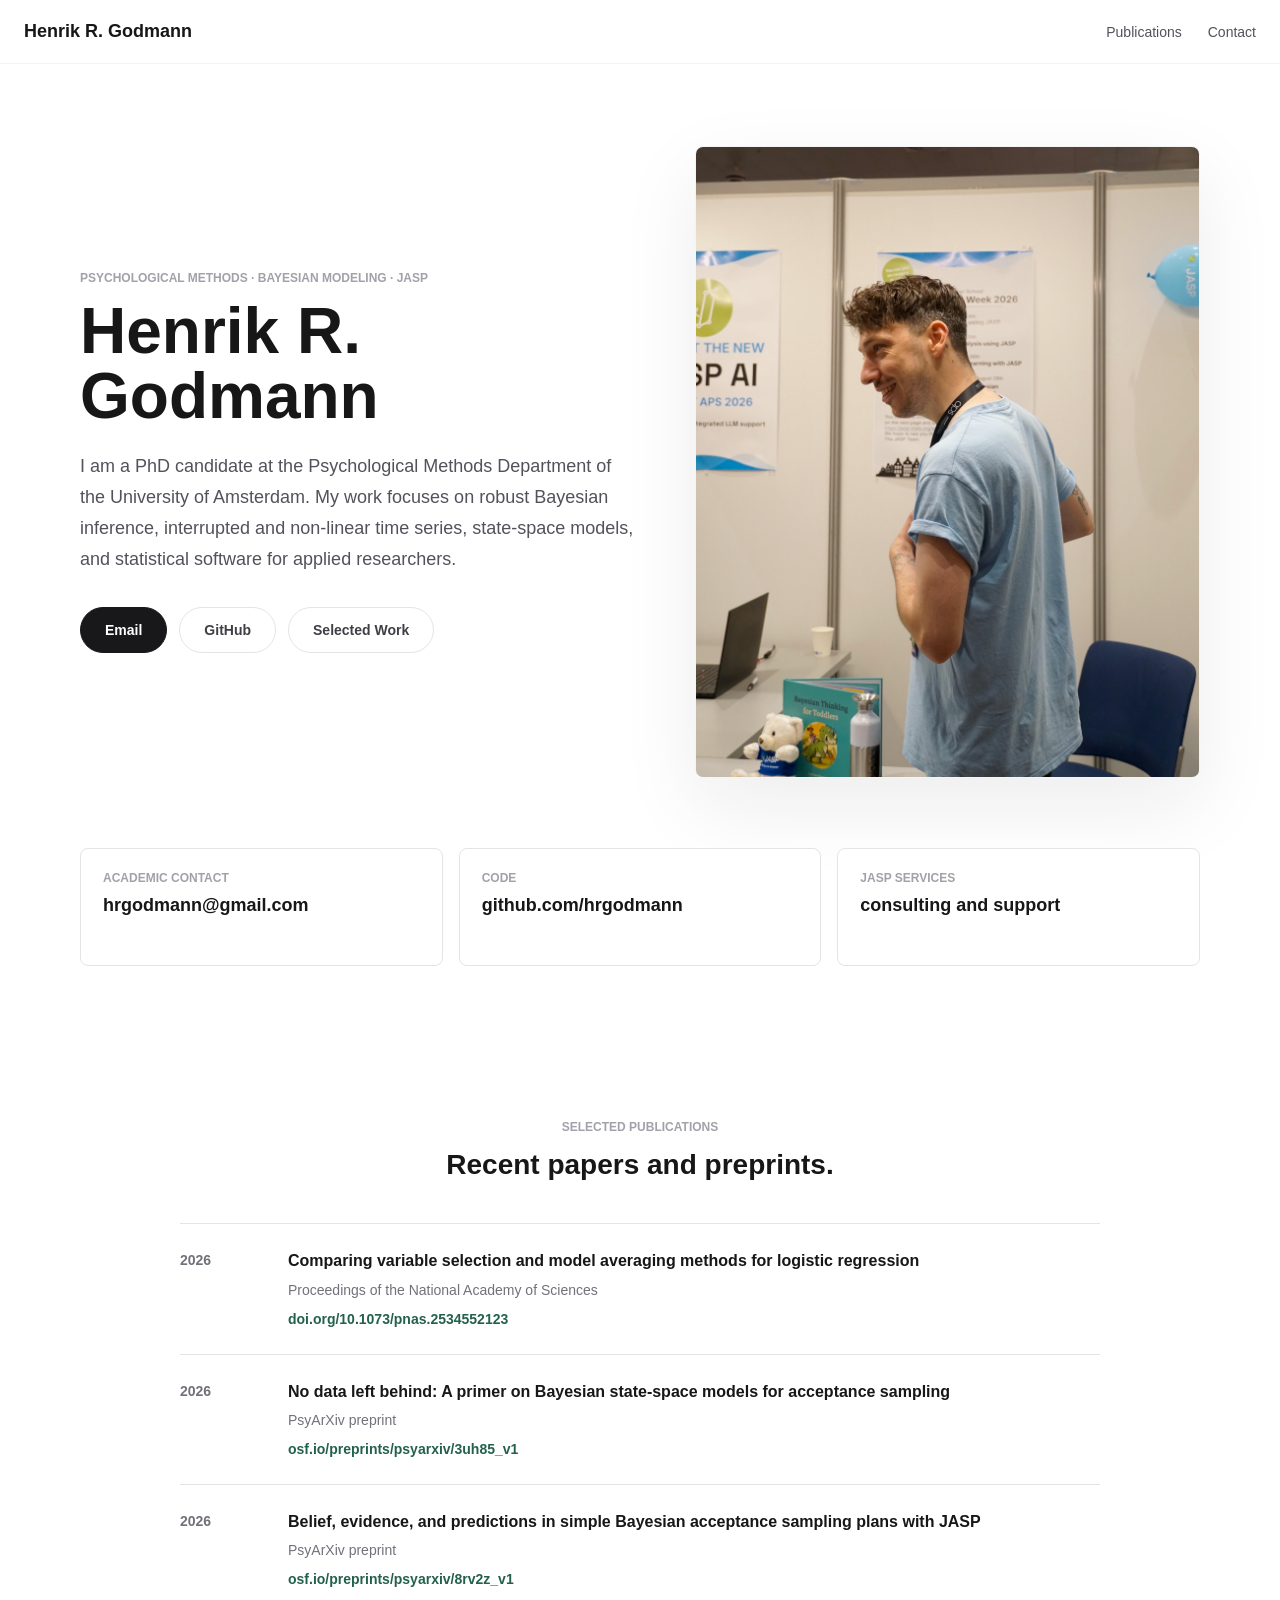
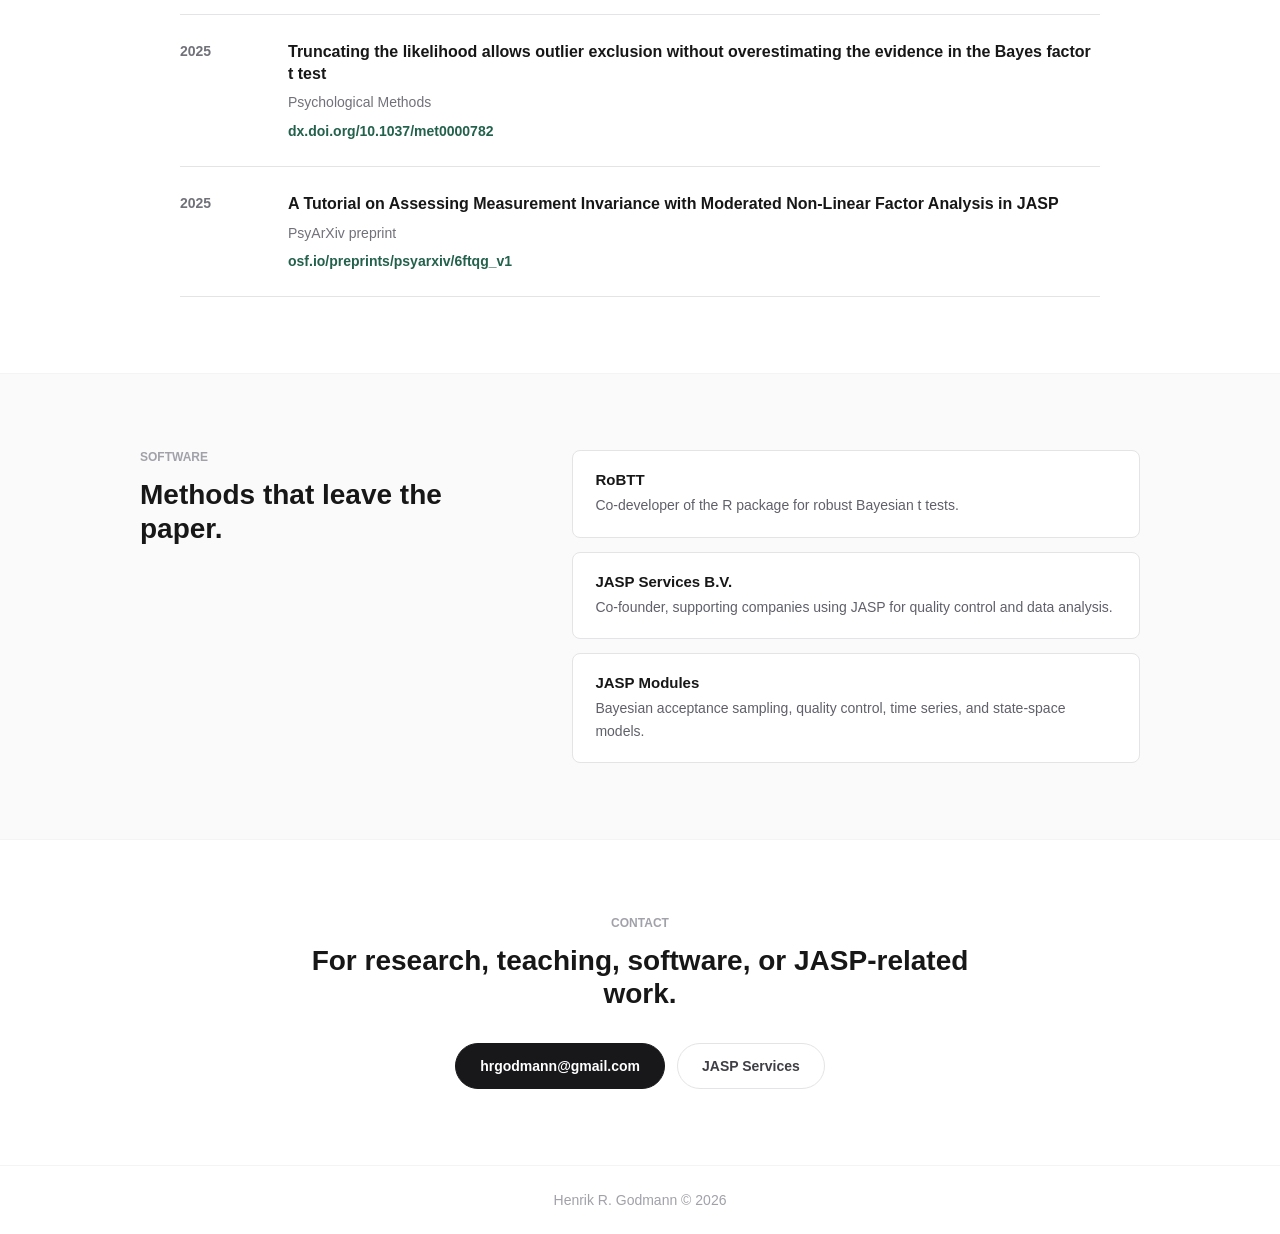
==== index.html @ c1fdea5c "Publish personal website" ====
<!doctype html>
<html lang="en">
  <head>
    <meta charset="utf-8">
    <meta name="viewport" content="width=device-width, initial-scale=1">
    <title>Henrik R. Godmann</title>
    <meta
      name="description"
      content="Henrik R. Godmann is a PhD candidate at the University of Amsterdam working on Bayesian methods, state-space models, JASP modules, and statistical software."
    >
    <meta property="og:title" content="Henrik R. Godmann">
    <meta
      property="og:description"
      content="Bayesian methods, state-space models, JASP modules, and statistical software."
    >
    <meta property="og:type" content="website">
    <link rel="icon" href="assets/favicon.svg" type="image/svg+xml">
    <link rel="stylesheet" href="styles.css?v=3">
  </head>
  <body>
    <header class="site-nav">
      <a class="brand" href="#top" aria-label="Henrik R. Godmann home">Henrik R. Godmann</a>
      <nav aria-label="Main navigation">
        <a href="#publications">Publications</a>
        <a href="#contact">Contact</a>
      </nav>
    </header>

    <main id="top">
      <section class="hero">
        <div class="hero-copy">
          <p class="eyebrow">Psychological Methods &middot; Bayesian Modeling &middot; JASP</p>
          <h1>Henrik R. Godmann</h1>
          <p class="hero-lede">
            I am a PhD candidate at the Psychological Methods Department of the
            University of Amsterdam. My work focuses on robust Bayesian inference,
            interrupted and non-linear time series, state-space models, and
            statistical software for applied researchers.
          </p>
          <div class="actions" aria-label="Primary links">
            <a class="button primary" href="mailto:hrgodmann@gmail.com">Email</a>
            <a class="button secondary" href="https://github.com/hrgodmann">GitHub</a>
            <a class="button secondary" href="#publications">Selected Work</a>
          </div>
        </div>

        <figure class="hero-visual hero-photo">
          <img
            src="assets/henrik-jasp-photo.png"
            alt="Henrik R. Godmann at a JASP conference booth"
          >
        </figure>
      </section>

      <section class="link-strip" aria-label="Quick links">
        <a class="link-card" href="mailto:hrgodmann@gmail.com">
          <span class="link-label">Academic Contact</span>
          <span class="link-value">hrgodmann@gmail.com</span>
        </a>
        <a class="link-card" href="https://github.com/hrgodmann">
          <span class="link-label">Code</span>
          <span class="link-value">github.com/hrgodmann</span>
        </a>
        <a class="link-card" href="https://jasp-services.com/">
          <span class="link-label">JASP Services</span>
          <span class="link-value">consulting and support</span>
        </a>
      </section>

      <section class="section" id="publications">
        <div class="section-header">
          <p class="eyebrow">Selected Publications</p>
          <h2>Recent papers and preprints.</h2>
        </div>

        <div class="publication-list">
          <article class="publication">
            <p class="pub-year">2026</p>
            <div>
              <h3>
                Comparing variable selection and model averaging methods for
                logistic regression
              </h3>
              <p>Proceedings of the National Academy of Sciences</p>
              <a href="https://doi.org/10.1073/pnas.2534552123">doi.org/10.1073/pnas.2534552123</a>
            </div>
          </article>

          <article class="publication">
            <p class="pub-year">2026</p>
            <div>
              <h3>
                No data left behind: A primer on Bayesian state-space models for
                acceptance sampling
              </h3>
              <p>PsyArXiv preprint</p>
              <a href="https://osf.io/preprints/psyarxiv/3uh85_v1">osf.io/preprints/psyarxiv/3uh85_v1</a>
            </div>
          </article>

          <article class="publication">
            <p class="pub-year">2026</p>
            <div>
              <h3>
                Belief, evidence, and predictions in simple Bayesian acceptance
                sampling plans with JASP
              </h3>
              <p>PsyArXiv preprint</p>
              <a href="https://osf.io/preprints/psyarxiv/8rv2z_v1">osf.io/preprints/psyarxiv/8rv2z_v1</a>
            </div>
          </article>

          <article class="publication">
            <p class="pub-year">2025</p>
            <div>
              <h3>
                Truncating the likelihood allows outlier exclusion without
                overestimating the evidence in the Bayes factor t test
              </h3>
              <p>Psychological Methods</p>
              <a href="https://dx.doi.org/10.1037/met0000782">dx.doi.org/10.1037/met0000782</a>
            </div>
          </article>

          <article class="publication">
            <p class="pub-year">2025</p>
            <div>
              <h3>
                A Tutorial on Assessing Measurement Invariance with Moderated
                Non-Linear Factor Analysis in JASP
              </h3>
              <p>PsyArXiv preprint</p>
              <a href="https://osf.io/preprints/psyarxiv/6ftqg_v1">osf.io/preprints/psyarxiv/6ftqg_v1</a>
            </div>
          </article>
        </div>
      </section>

      <section class="band">
        <div class="split">
          <div class="section-header">
            <p class="eyebrow">Software</p>
            <h2>Methods that leave the paper.</h2>
          </div>
          <div class="software-list">
            <a class="software-item" href="https://cran.r-project.org/web/packages/RoBTT/RoBTT.pdf">
              <span>RoBTT</span>
              <p>Co-developer of the R package for robust Bayesian t tests.</p>
            </a>
            <a class="software-item" href="https://jasp-services.com/">
              <span>JASP Services B.V.</span>
              <p>Co-founder, supporting companies using JASP for quality control and data analysis.</p>
            </a>
            <div class="software-item">
              <span>JASP Modules</span>
              <p>Bayesian acceptance sampling, quality control, time series, and state-space models.</p>
            </div>
          </div>
        </div>
      </section>

      <section class="section contact-section" id="contact">
        <p class="eyebrow">Contact</p>
        <h2>For research, teaching, software, or JASP-related work.</h2>
        <div class="actions centered" aria-label="Contact links">
          <a class="button primary" href="mailto:hrgodmann@gmail.com">hrgodmann@gmail.com</a>
          <a class="button secondary" href="mailto:henrik@jasp-services.com">JASP Services</a>
        </div>
      </section>
    </main>

    <footer>
      <span>Henrik R. Godmann &copy; 2026</span>
    </footer>
  </body>
</html>
---- styles.css ----
:root {
  --background: #ffffff;
  --foreground: #171717;
  --muted: #71717a;
  --soft: #a1a1aa;
  --line: #f4f4f5;
  --line-strong: #e4e4e7;
  --panel: #fafafa;
  --ink: #18181b;
  --accent: #23614c;
  --accent-soft: #eef7f3;
  --warm: #a43b2f;
}

* {
  box-sizing: border-box;
}

html {
  scroll-behavior: smooth;
}

body {
  margin: 0;
  background: var(--background);
  color: var(--foreground);
  font-family: Arial, Helvetica, sans-serif;
  -webkit-font-smoothing: antialiased;
  text-rendering: optimizeLegibility;
}

a {
  color: inherit;
  text-decoration: none;
}

a:focus-visible,
button:focus-visible {
  outline: 2px solid var(--foreground);
  outline-offset: 4px;
}

.site-nav {
  display: flex;
  align-items: center;
  justify-content: space-between;
  gap: 24px;
  min-height: 64px;
  padding: 0 24px;
  border-bottom: 1px solid var(--line);
  background: rgba(255, 255, 255, 0.94);
}

.brand {
  font-size: 18px;
  font-weight: 700;
  color: var(--foreground);
}

.site-nav nav {
  display: flex;
  align-items: center;
  gap: 26px;
  color: #52525b;
  font-size: 14px;
}

.site-nav a {
  transition: color 160ms ease;
}

.site-nav a:hover {
  color: var(--foreground);
}

.hero {
  display: grid;
  grid-template-columns: minmax(0, 1.05fr) minmax(280px, 0.95fr);
  gap: 56px;
  align-items: center;
  width: min(1120px, calc(100% - 48px));
  margin: 0 auto;
  padding: 82px 0 70px;
}

.hero-copy {
  max-width: 670px;
}

.eyebrow {
  margin: 0 0 14px;
  color: var(--soft);
  font-size: 12px;
  font-weight: 700;
  text-transform: uppercase;
}

h1,
h2,
h3,
p {
  margin-top: 0;
}

h1 {
  max-width: 720px;
  margin-bottom: 22px;
  color: var(--foreground);
  font-size: 64px;
  line-height: 1.02;
  font-weight: 800;
}

h2 {
  color: var(--foreground);
  font-size: 28px;
  line-height: 1.2;
  font-weight: 750;
}

h3 {
  color: var(--foreground);
  font-size: 16px;
  line-height: 1.35;
  font-weight: 700;
}

.hero-lede {
  max-width: 610px;
  color: #52525b;
  font-size: 18px;
  line-height: 1.72;
}

.actions {
  display: flex;
  flex-wrap: wrap;
  gap: 12px;
  margin-top: 32px;
}

.button {
  display: inline-flex;
  align-items: center;
  justify-content: center;
  min-height: 46px;
  padding: 0 24px;
  border-radius: 999px;
  font-size: 14px;
  font-weight: 700;
  transition:
    background 160ms ease,
    border-color 160ms ease,
    color 160ms ease,
    transform 160ms ease;
}

.button:hover {
  transform: translateY(-1px);
}

.primary {
  border: 1px solid var(--ink);
  background: var(--ink);
  color: #ffffff;
}

.primary:hover {
  background: #3f3f46;
  border-color: #3f3f46;
}

.secondary {
  border: 1px solid var(--line-strong);
  background: #ffffff;
  color: #3f3f46;
}

.secondary:hover {
  border-color: #a1a1aa;
  color: var(--foreground);
}

.hero-visual {
  margin: 0;
}

.hero-visual img {
  display: block;
  width: 100%;
  height: auto;
  border: 1px solid var(--line);
  border-radius: 8px;
  box-shadow: 0 28px 80px rgba(24, 24, 27, 0.08);
}

.hero-photo img {
  aspect-ratio: 4 / 5;
  object-fit: cover;
  object-position: 50% 46%;
}

.link-strip {
  display: grid;
  grid-template-columns: repeat(3, minmax(0, 1fr));
  gap: 16px;
  width: min(1120px, calc(100% - 48px));
  margin: 0 auto 78px;
}

.link-card {
  display: flex;
  flex-direction: column;
  gap: 8px;
  min-height: 118px;
  padding: 22px;
  border: 1px solid var(--line-strong);
  border-radius: 8px;
  background: #ffffff;
  transition:
    border-color 160ms ease,
    transform 160ms ease;
}

.link-card:hover {
  border-color: #a1a1aa;
  transform: translateY(-2px);
}

.link-label {
  color: var(--soft);
  font-size: 12px;
  font-weight: 700;
  text-transform: uppercase;
}

.link-value {
  color: var(--foreground);
  font-size: 18px;
  font-weight: 700;
  line-height: 1.35;
}

.band {
  padding: 76px 24px;
  border-top: 1px solid var(--line);
  border-bottom: 1px solid var(--line);
  background: var(--panel);
}

.section {
  width: min(920px, calc(100% - 48px));
  margin: 0 auto;
  padding: 76px 0;
}

.section-header {
  max-width: 620px;
  margin: 0 auto 42px;
  text-align: center;
}

.section-header h2 {
  margin-bottom: 0;
}

.publication-list {
  border-top: 1px solid var(--line-strong);
}

.publication {
  display: grid;
  grid-template-columns: 82px minmax(0, 1fr);
  gap: 26px;
  padding: 26px 0;
  border-bottom: 1px solid var(--line-strong);
}

.publication h3 {
  margin-bottom: 8px;
}

.publication p {
  margin-bottom: 8px;
  color: var(--muted);
  font-size: 14px;
  line-height: 1.55;
}

.publication a {
  color: var(--accent);
  font-size: 14px;
  font-weight: 700;
  overflow-wrap: anywhere;
}

.publication a:hover {
  color: var(--warm);
}

.pub-year {
  color: var(--soft);
  font-size: 13px;
  font-weight: 700;
}

.split {
  display: grid;
  grid-template-columns: minmax(220px, 0.8fr) minmax(0, 1.2fr);
  gap: 54px;
  align-items: start;
  width: min(1000px, 100%);
  margin: 0 auto;
}

.split .section-header {
  margin: 0;
  text-align: left;
}

.software-list {
  display: grid;
  gap: 14px;
}

.software-item {
  display: block;
  padding: 20px 22px;
  border: 1px solid var(--line-strong);
  border-radius: 8px;
  background: #ffffff;
}

a.software-item {
  transition:
    border-color 160ms ease,
    transform 160ms ease;
}

a.software-item:hover {
  border-color: #a1a1aa;
  transform: translateY(-2px);
}

.software-item span {
  display: block;
  margin-bottom: 6px;
  color: var(--foreground);
  font-size: 15px;
  font-weight: 750;
}

.software-item p {
  margin-bottom: 0;
  color: #60606a;
  font-size: 14px;
  line-height: 1.6;
}

.contact-section {
  text-align: center;
}

.contact-section h2 {
  max-width: 680px;
  margin: 0 auto;
}

.centered {
  justify-content: center;
}

footer {
  border-top: 1px solid var(--line);
  padding: 26px 24px;
  color: var(--soft);
  font-size: 14px;
  text-align: center;
}

@media (max-width: 860px) {
  .hero {
    grid-template-columns: 1fr;
    gap: 38px;
    padding-top: 62px;
  }

  .hero-visual {
    max-width: 540px;
  }

  .link-strip,
  .split {
    grid-template-columns: 1fr;
  }
}

@media (max-width: 560px) {
  .site-nav {
    align-items: flex-start;
    flex-direction: column;
    gap: 12px;
    padding: 18px 24px;
  }

  .site-nav nav {
    width: 100%;
    justify-content: space-between;
    gap: 16px;
  }

  .hero,
  .link-strip,
  .section {
    width: min(100% - 40px, 920px);
  }

  .hero {
    gap: 26px;
    padding: 42px 0 34px;
  }

  h1 {
    font-size: 46px;
  }

  h2 {
    font-size: 25px;
  }

  .hero-lede {
    font-size: 16px;
    line-height: 1.6;
  }

  .actions {
    gap: 8px;
    margin-top: 24px;
  }

  .button {
    min-height: 44px;
    padding: 0 14px;
    font-size: 13px;
  }

  .hero-visual {
    max-width: 300px;
    margin: 0 auto;
  }

  .hero-photo img {
    aspect-ratio: 4 / 3;
    object-position: 50% 34%;
  }

  .band,
  .section {
    padding-top: 62px;
    padding-bottom: 62px;
  }

  .publication {
    grid-template-columns: 1fr;
    gap: 8px;
  }

  .pub-year {
    margin-bottom: 0;
  }
}
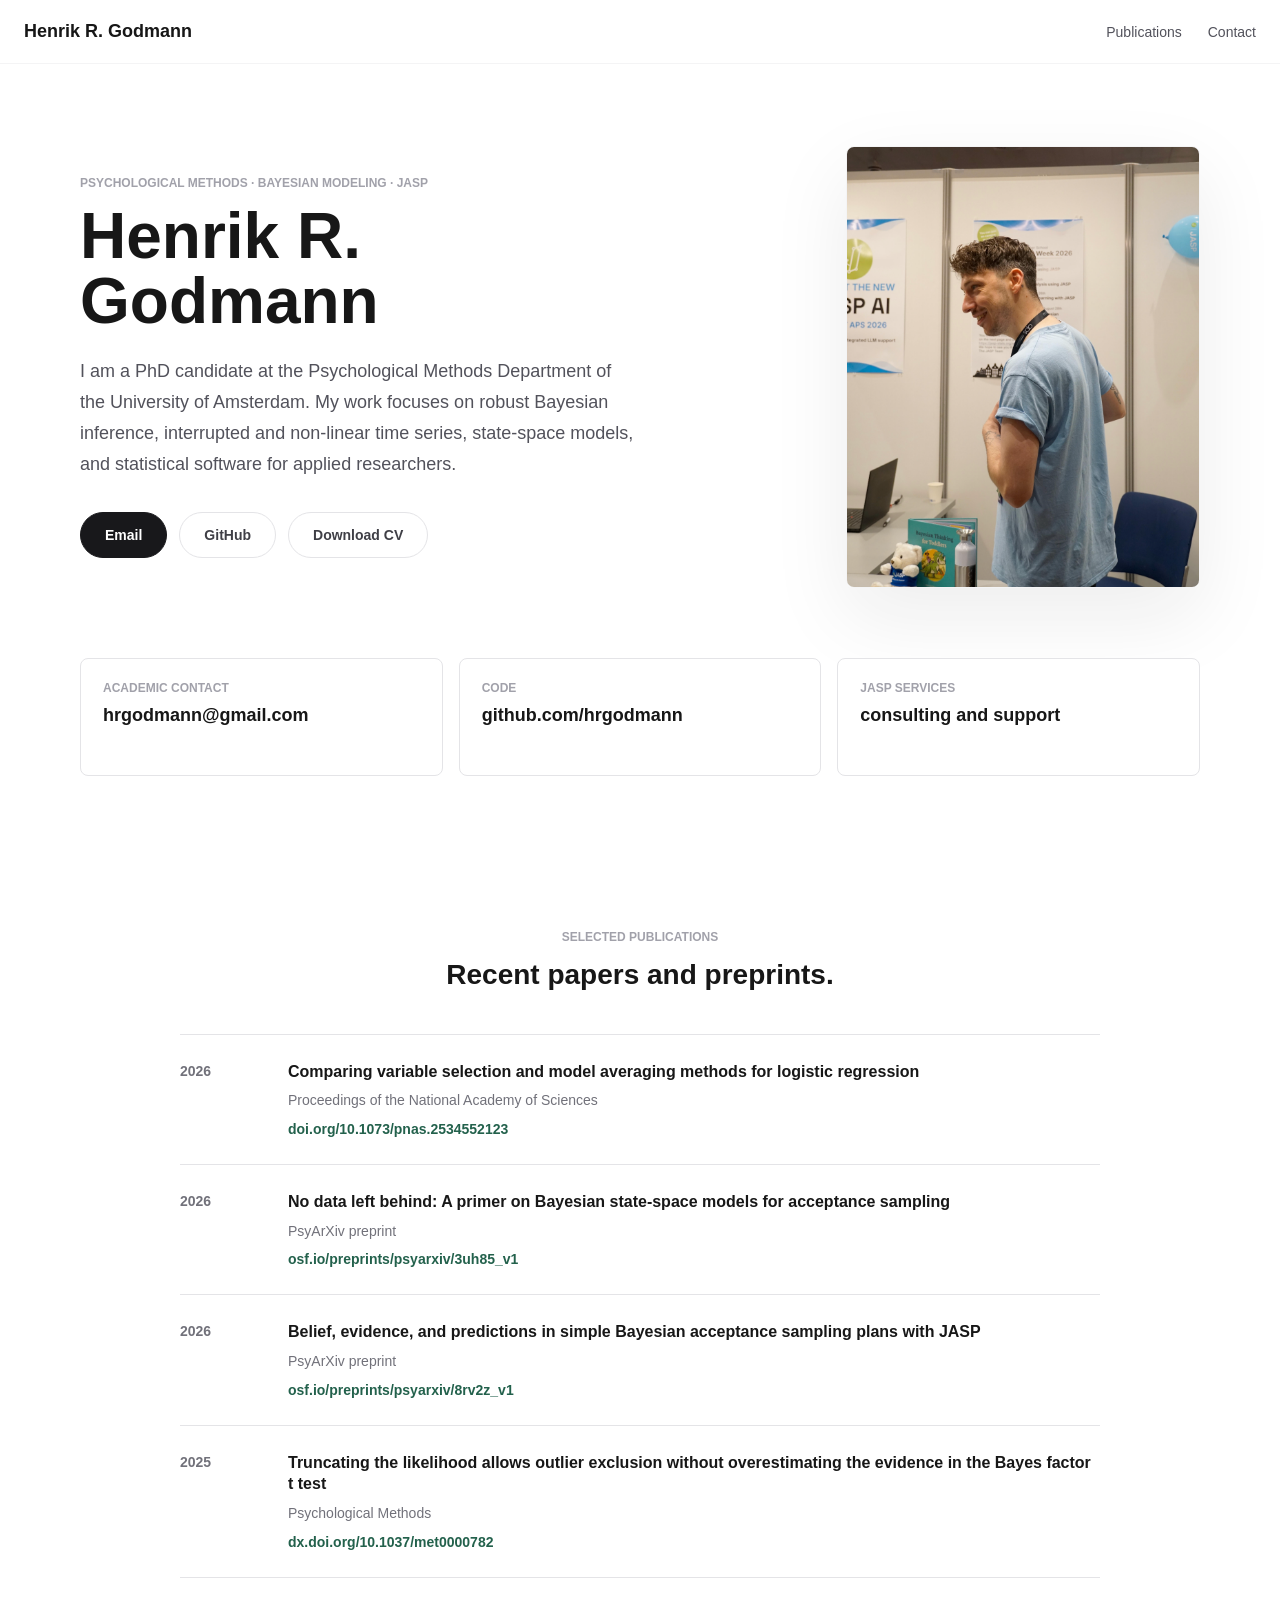
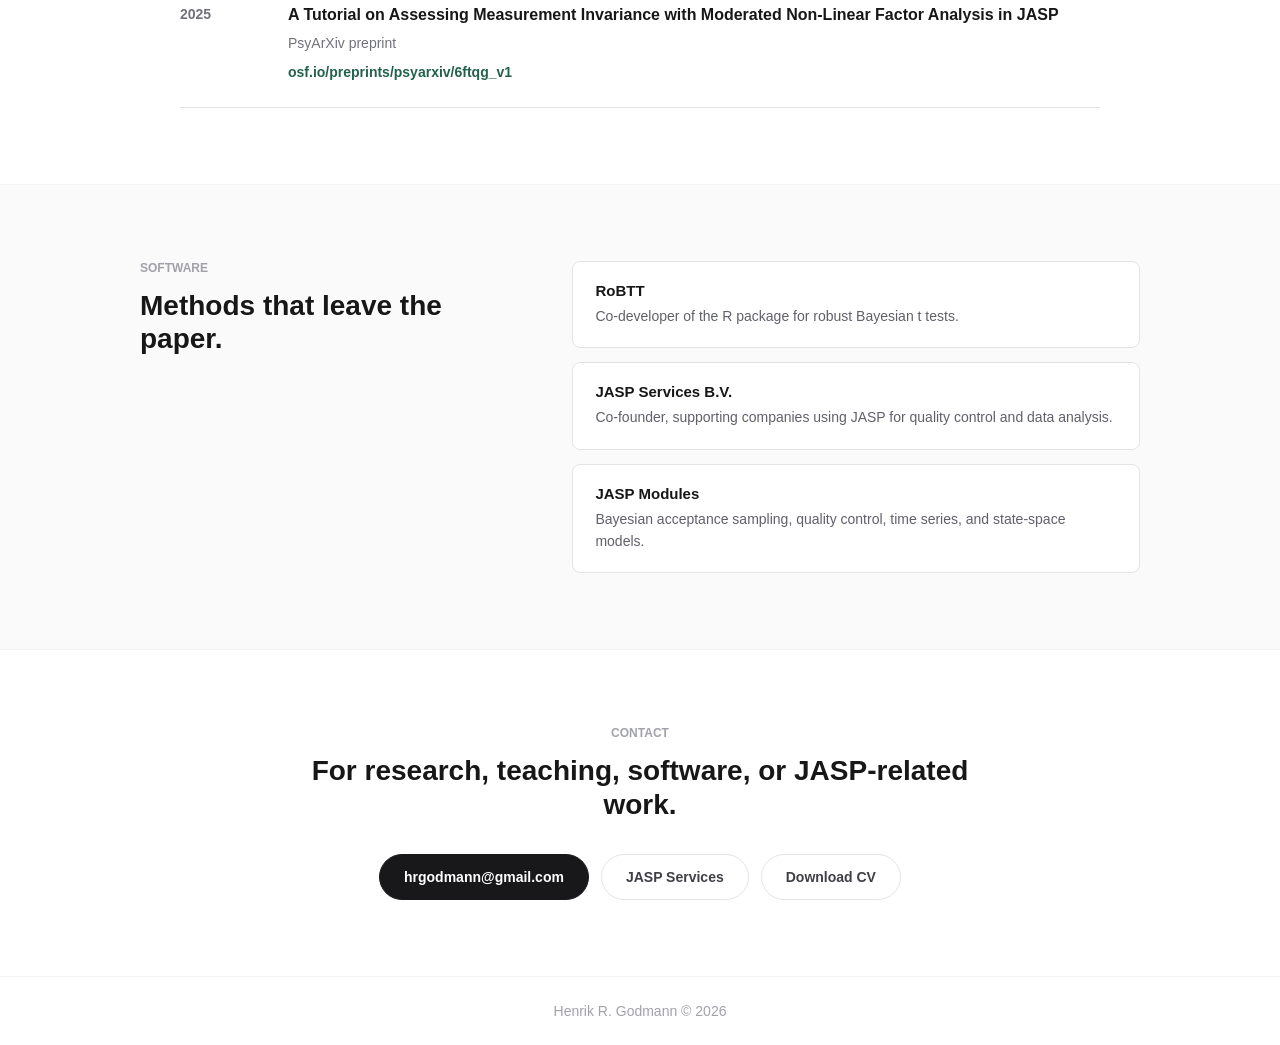
==== commit 052875a1: "Add CV download link" ====
--- a/index.html
+++ b/index.html
@@ -40,7 +40,7 @@
           <div class="actions" aria-label="Primary links">
             <a class="button primary" href="mailto:hrgodmann@gmail.com">Email</a>
             <a class="button secondary" href="https://github.com/hrgodmann">GitHub</a>
-            <a class="button secondary" href="#publications">Selected Work</a>
+            <a class="button secondary" href="assets/henrik-godmann-cv.pdf" download="Henrik_R_Godmann_CV.pdf">Download CV</a>
           </div>
         </div>
 
@@ -165,6 +165,7 @@
         <div class="actions centered" aria-label="Contact links">
           <a class="button primary" href="mailto:hrgodmann@gmail.com">hrgodmann@gmail.com</a>
           <a class="button secondary" href="mailto:henrik@jasp-services.com">JASP Services</a>
+          <a class="button secondary" href="assets/henrik-godmann-cv.pdf" download="Henrik_R_Godmann_CV.pdf">Download CV</a>
         </div>
       </section>
     </main>
--- a/styles.css
+++ b/styles.css
@@ -194,6 +194,12 @@
   box-shadow: 0 28px 80px rgba(24, 24, 27, 0.08);
 }
 
+.hero-photo {
+  justify-self: end;
+  width: 70%;
+  min-width: 320px;
+}
+
 .hero-photo img {
   aspect-ratio: 4 / 5;
   object-fit: cover;
@@ -386,7 +392,13 @@
   }
 
   .hero-visual {
-    max-width: 540px;
+    max-width: 380px;
+  }
+
+  .hero-photo {
+    justify-self: center;
+    width: 70%;
+    min-width: 0;
   }
 
   .link-strip,
@@ -445,7 +457,7 @@
   }
 
   .hero-visual {
-    max-width: 300px;
+    max-width: 230px;
     margin: 0 auto;
   }
 
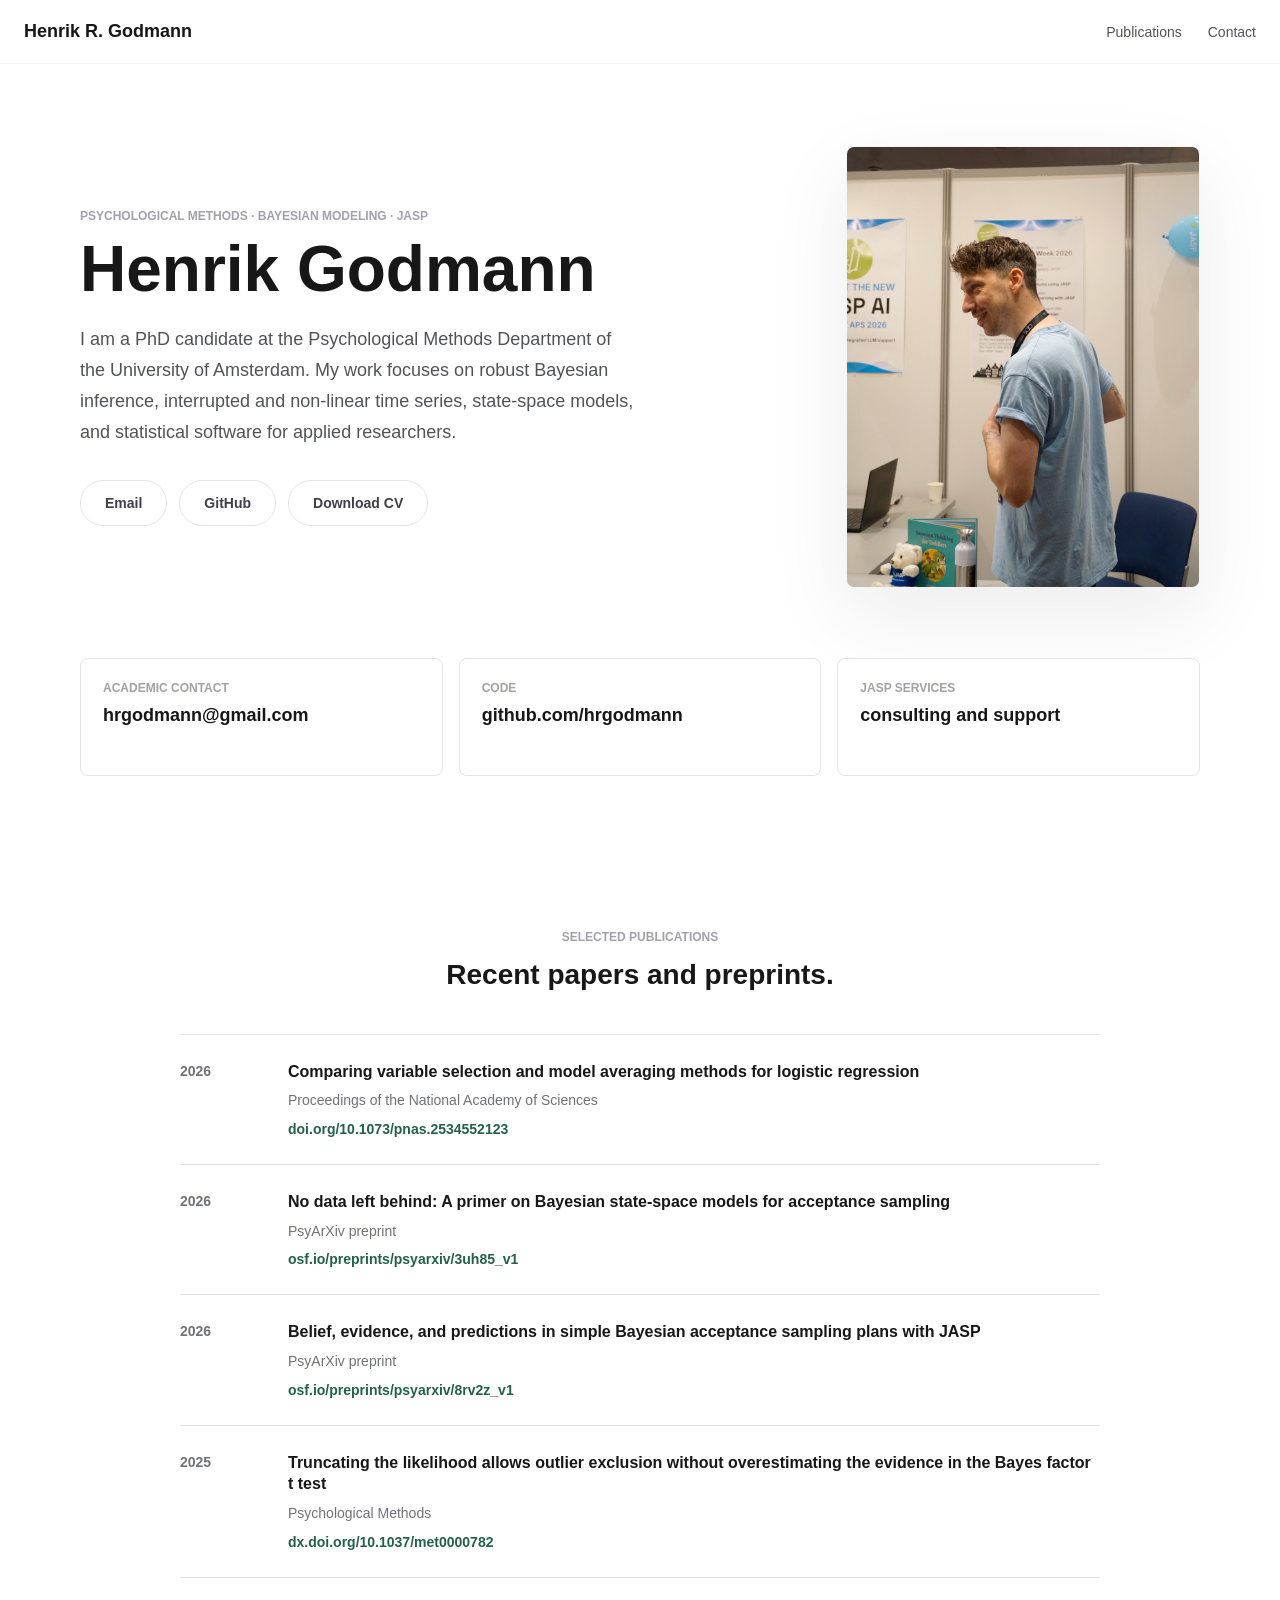
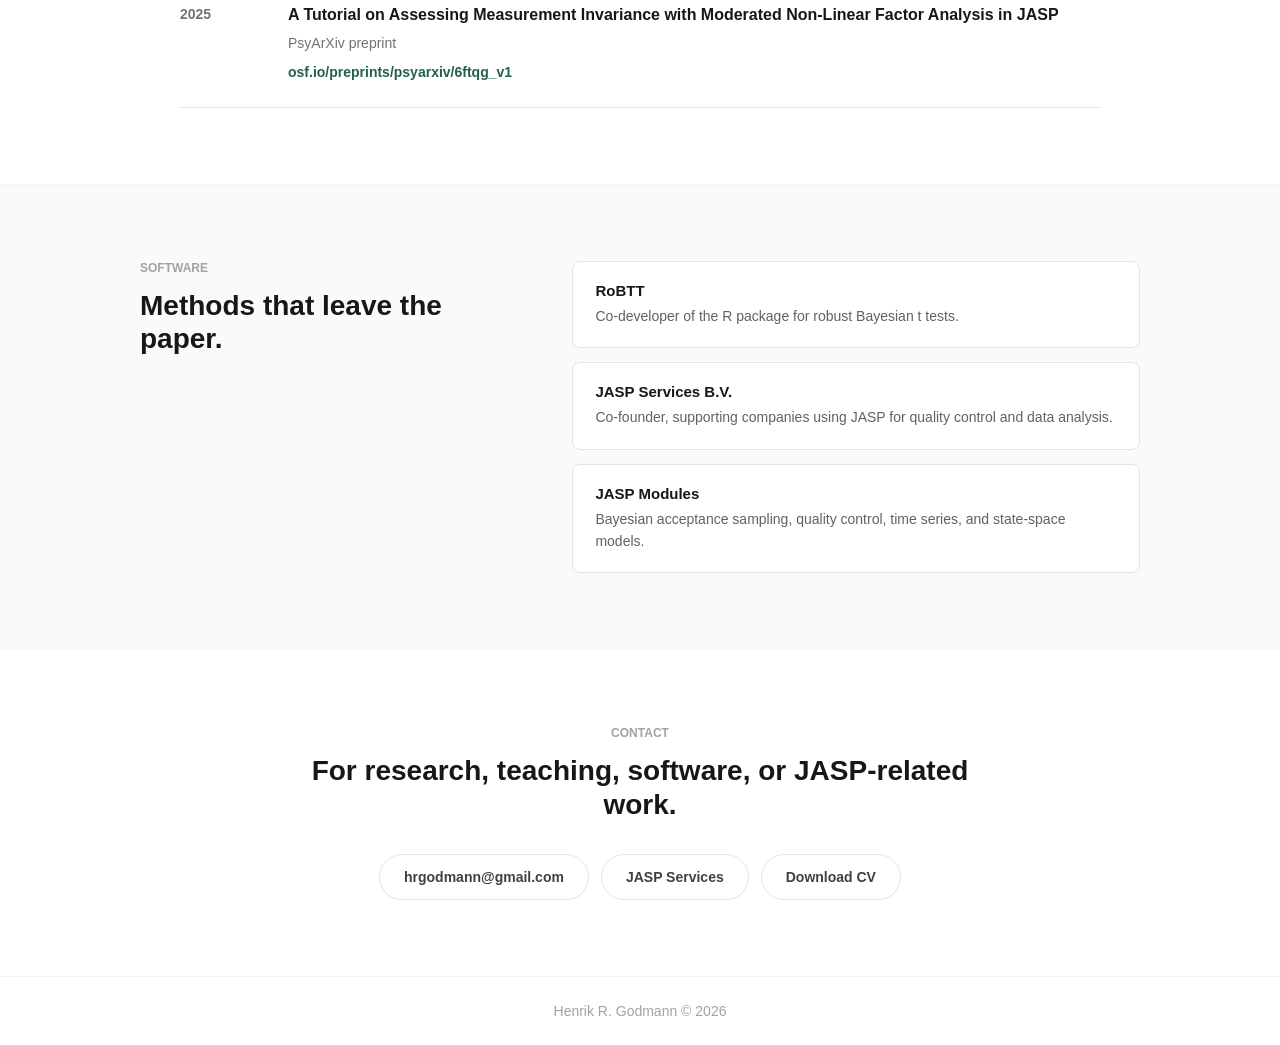
==== commit 450dc85b: "Use secondary style for contact buttons" ====
--- a/index.html
+++ b/index.html
@@ -30,7 +30,7 @@
       <section class="hero">
         <div class="hero-copy">
           <p class="eyebrow">Psychological Methods &middot; Bayesian Modeling &middot; JASP</p>
-          <h1>Henrik R. Godmann</h1>
+          <h1>Henrik Godmann</h1>
           <p class="hero-lede">
             I am a PhD candidate at the Psychological Methods Department of the
             University of Amsterdam. My work focuses on robust Bayesian inference,
@@ -38,7 +38,7 @@
             statistical software for applied researchers.
           </p>
           <div class="actions" aria-label="Primary links">
-            <a class="button primary" href="mailto:hrgodmann@gmail.com">Email</a>
+            <a class="button secondary" href="mailto:hrgodmann@gmail.com">Email</a>
             <a class="button secondary" href="https://github.com/hrgodmann">GitHub</a>
             <a class="button secondary" href="assets/henrik-godmann-cv.pdf" download="Henrik_R_Godmann_CV.pdf">Download CV</a>
           </div>
@@ -163,7 +163,7 @@
         <p class="eyebrow">Contact</p>
         <h2>For research, teaching, software, or JASP-related work.</h2>
         <div class="actions centered" aria-label="Contact links">
-          <a class="button primary" href="mailto:hrgodmann@gmail.com">hrgodmann@gmail.com</a>
+          <a class="button secondary" href="mailto:hrgodmann@gmail.com">hrgodmann@gmail.com</a>
           <a class="button secondary" href="mailto:henrik@jasp-services.com">JASP Services</a>
           <a class="button secondary" href="assets/henrik-godmann-cv.pdf" download="Henrik_R_Godmann_CV.pdf">Download CV</a>
         </div>
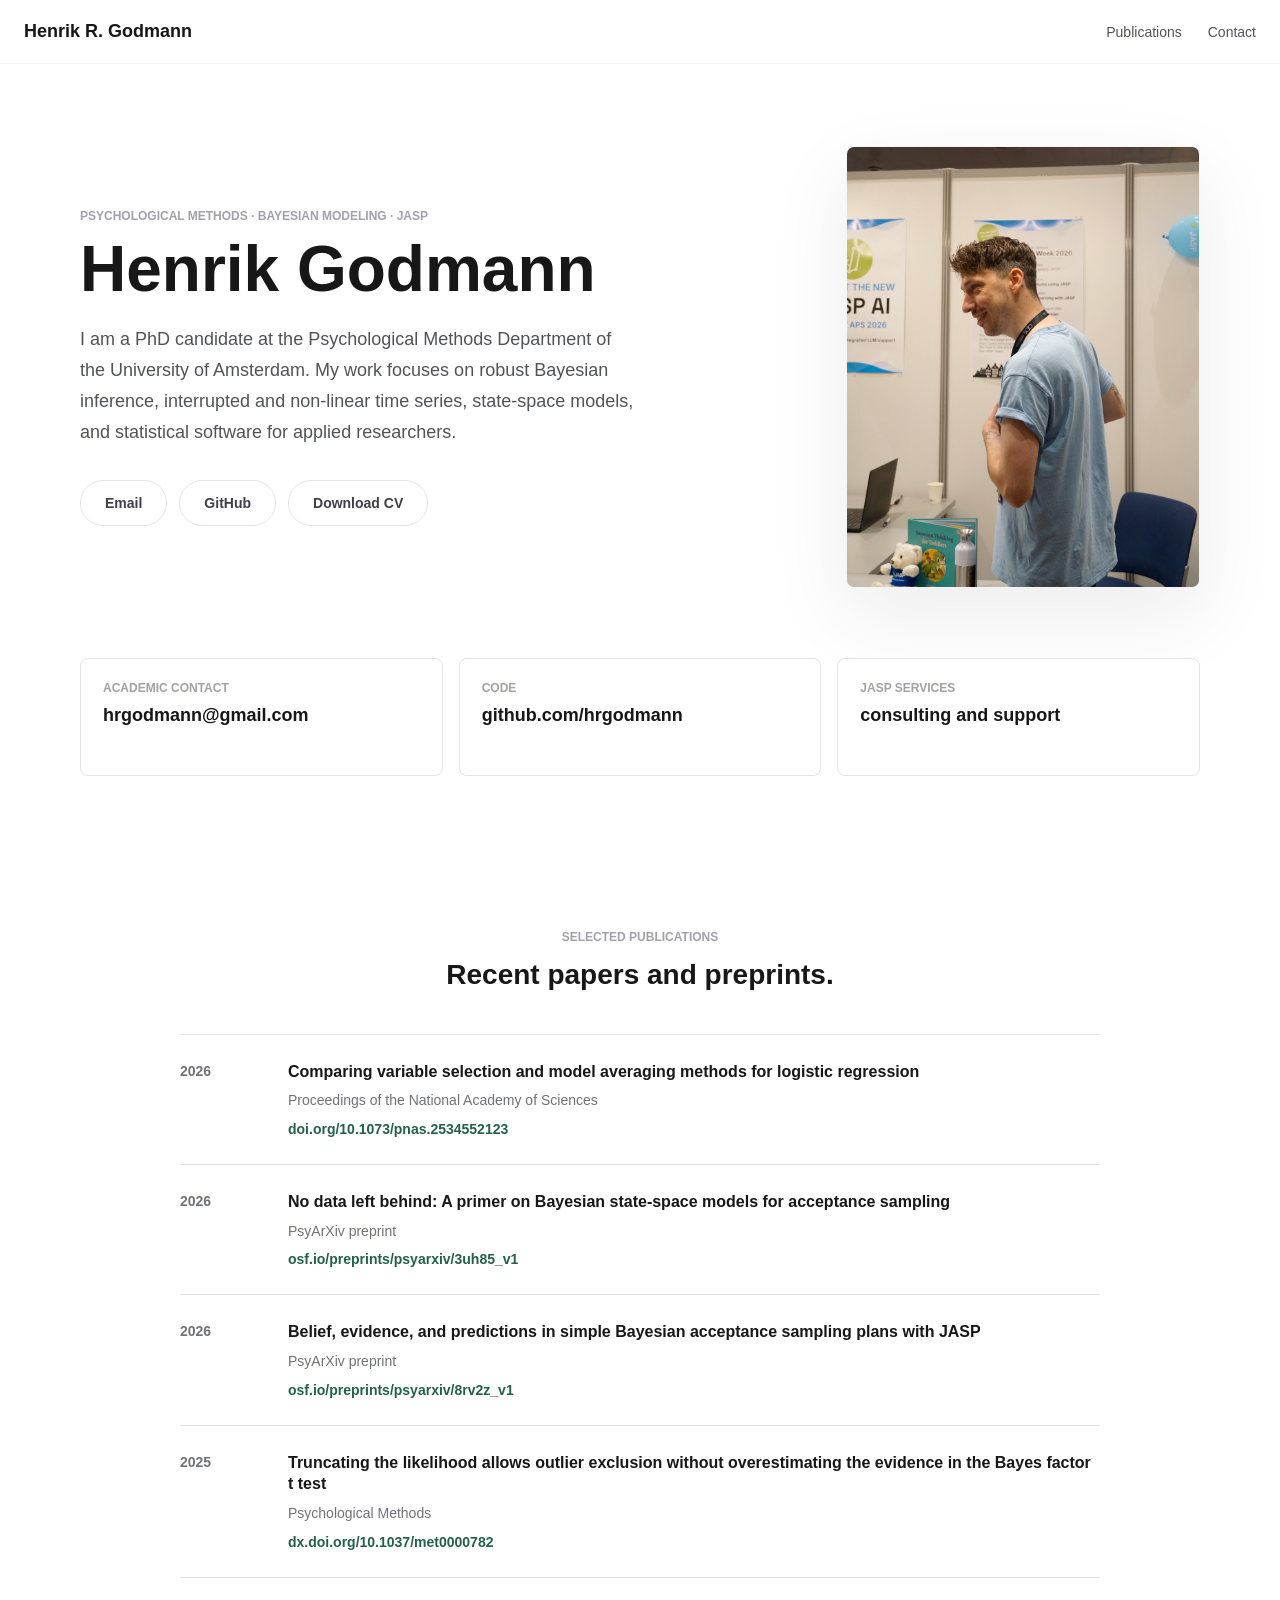
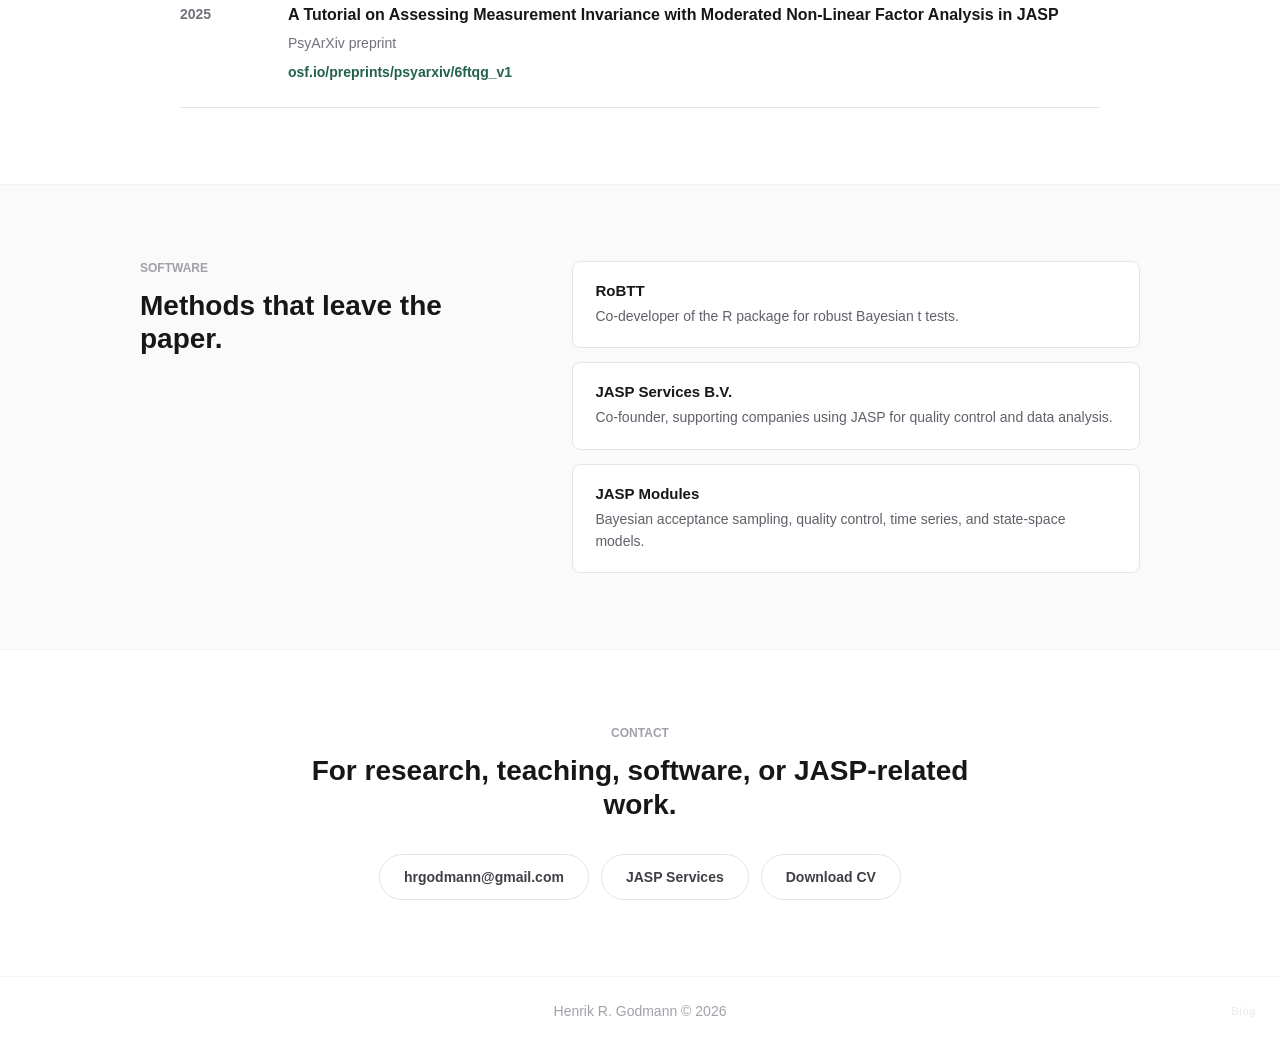
==== commit b65c108f: "Add discreet blog section" ====
--- a/index.html
+++ b/index.html
@@ -15,7 +15,7 @@
     >
     <meta property="og:type" content="website">
     <link rel="icon" href="assets/favicon.svg" type="image/svg+xml">
-    <link rel="stylesheet" href="styles.css?v=3">
+    <link rel="stylesheet" href="styles.css?v=4">
   </head>
   <body>
     <header class="site-nav">
@@ -37,7 +37,7 @@
             interrupted and non-linear time series, state-space models, and
             statistical software for applied researchers.
           </p>
-          <div class="actions" aria-label="Primary links">
+          <div class="actions" role="group" aria-label="Primary links">
             <a class="button secondary" href="mailto:hrgodmann@gmail.com">Email</a>
             <a class="button secondary" href="https://github.com/hrgodmann">GitHub</a>
             <a class="button secondary" href="assets/henrik-godmann-cv.pdf" download="Henrik_R_Godmann_CV.pdf">Download CV</a>
@@ -162,7 +162,7 @@
       <section class="section contact-section" id="contact">
         <p class="eyebrow">Contact</p>
         <h2>For research, teaching, software, or JASP-related work.</h2>
-        <div class="actions centered" aria-label="Contact links">
+        <div class="actions centered" role="group" aria-label="Contact links">
           <a class="button secondary" href="mailto:hrgodmann@gmail.com">hrgodmann@gmail.com</a>
           <a class="button secondary" href="mailto:henrik@jasp-services.com">JASP Services</a>
           <a class="button secondary" href="assets/henrik-godmann-cv.pdf" download="Henrik_R_Godmann_CV.pdf">Download CV</a>
@@ -170,8 +170,9 @@
       </section>
     </main>
 
-    <footer>
+    <footer class="site-footer">
       <span>Henrik R. Godmann &copy; 2026</span>
+      <a class="quiet-blog-link" href="blog/">Blog</a>
     </footer>
   </body>
 </html>
--- a/styles.css
+++ b/styles.css
@@ -377,11 +377,162 @@
 }
 
 footer {
+  position: relative;
   border-top: 1px solid var(--line);
   padding: 26px 24px;
   color: var(--soft);
   font-size: 14px;
   text-align: center;
+}
+
+.quiet-blog-link {
+  position: absolute;
+  top: 50%;
+  right: 24px;
+  color: #d4d4d8;
+  font-size: 11px;
+  letter-spacing: 0.06em;
+  opacity: 0.48;
+  transform: translateY(-50%);
+  transition:
+    color 160ms ease,
+    opacity 160ms ease;
+}
+
+.quiet-blog-link:hover,
+.quiet-blog-link:focus-visible {
+  color: var(--muted);
+  opacity: 1;
+}
+
+.blog-main {
+  width: min(760px, calc(100% - 48px));
+  min-height: calc(100vh - 135px);
+  margin: 0 auto;
+  padding: 112px 0 120px;
+}
+
+.blog-intro {
+  max-width: 700px;
+}
+
+.blog-intro h1,
+.blog-article h1 {
+  margin-bottom: 24px;
+  font-size: clamp(44px, 7vw, 70px);
+}
+
+.blog-intro .hero-lede {
+  max-width: 660px;
+}
+
+.blog-list {
+  margin-top: 82px;
+  border-top: 1px solid var(--line-strong);
+}
+
+.blog-empty {
+  padding: 34px 0;
+}
+
+.blog-empty h2 {
+  margin-bottom: 10px;
+}
+
+.blog-empty > p:last-child {
+  color: var(--muted);
+  line-height: 1.65;
+}
+
+.blog-entry {
+  display: grid;
+  grid-template-columns: 120px minmax(0, 1fr);
+  gap: 30px;
+  padding: 30px 0;
+  border-bottom: 1px solid var(--line-strong);
+}
+
+.blog-entry time {
+  color: var(--soft);
+  font-size: 13px;
+  font-weight: 700;
+}
+
+.blog-entry h2 {
+  margin-bottom: 10px;
+  font-size: 22px;
+}
+
+.blog-entry p {
+  margin-bottom: 0;
+  color: var(--muted);
+  line-height: 1.65;
+}
+
+.blog-entry a:hover h2 {
+  color: var(--accent);
+}
+
+.article-main {
+  width: min(720px, calc(100% - 48px));
+  min-height: calc(100vh - 135px);
+  margin: 0 auto;
+  padding: 82px 0 120px;
+}
+
+.article-header {
+  padding-bottom: 42px;
+  border-bottom: 1px solid var(--line-strong);
+}
+
+.back-link {
+  display: inline-block;
+  margin-bottom: 56px;
+  color: var(--muted);
+  font-size: 14px;
+  font-weight: 700;
+}
+
+.back-link:hover {
+  color: var(--foreground);
+}
+
+.article-deck {
+  max-width: 650px;
+  margin-bottom: 0;
+  color: var(--muted);
+  font-size: 19px;
+  line-height: 1.65;
+}
+
+.prose {
+  padding-top: 44px;
+  color: #3f3f46;
+  font-size: 18px;
+  line-height: 1.8;
+}
+
+.prose h2 {
+  margin-top: 48px;
+  margin-bottom: 16px;
+}
+
+.prose p,
+.prose ul,
+.prose ol {
+  margin-bottom: 24px;
+}
+
+.prose a {
+  color: var(--accent);
+  font-weight: 700;
+  text-decoration: underline;
+  text-decoration-thickness: 1px;
+  text-underline-offset: 3px;
+}
+
+.prose a:hover {
+  color: var(--warm);
 }
 
 @media (max-width: 860px) {
@@ -480,4 +631,40 @@
   .pub-year {
     margin-bottom: 0;
   }
-}
+
+  .quiet-blog-link {
+    position: static;
+    display: block;
+    width: fit-content;
+    margin: 12px auto 0;
+    transform: none;
+  }
+
+  .blog-main {
+    width: min(100% - 40px, 760px);
+    padding: 72px 0 88px;
+  }
+
+  .blog-list {
+    margin-top: 62px;
+  }
+
+  .blog-entry {
+    grid-template-columns: 1fr;
+    gap: 9px;
+  }
+
+  .article-main {
+    width: min(100% - 40px, 720px);
+    padding: 56px 0 88px;
+  }
+
+  .back-link {
+    margin-bottom: 42px;
+  }
+
+  .article-deck,
+  .prose {
+    font-size: 16px;
+  }
+}
